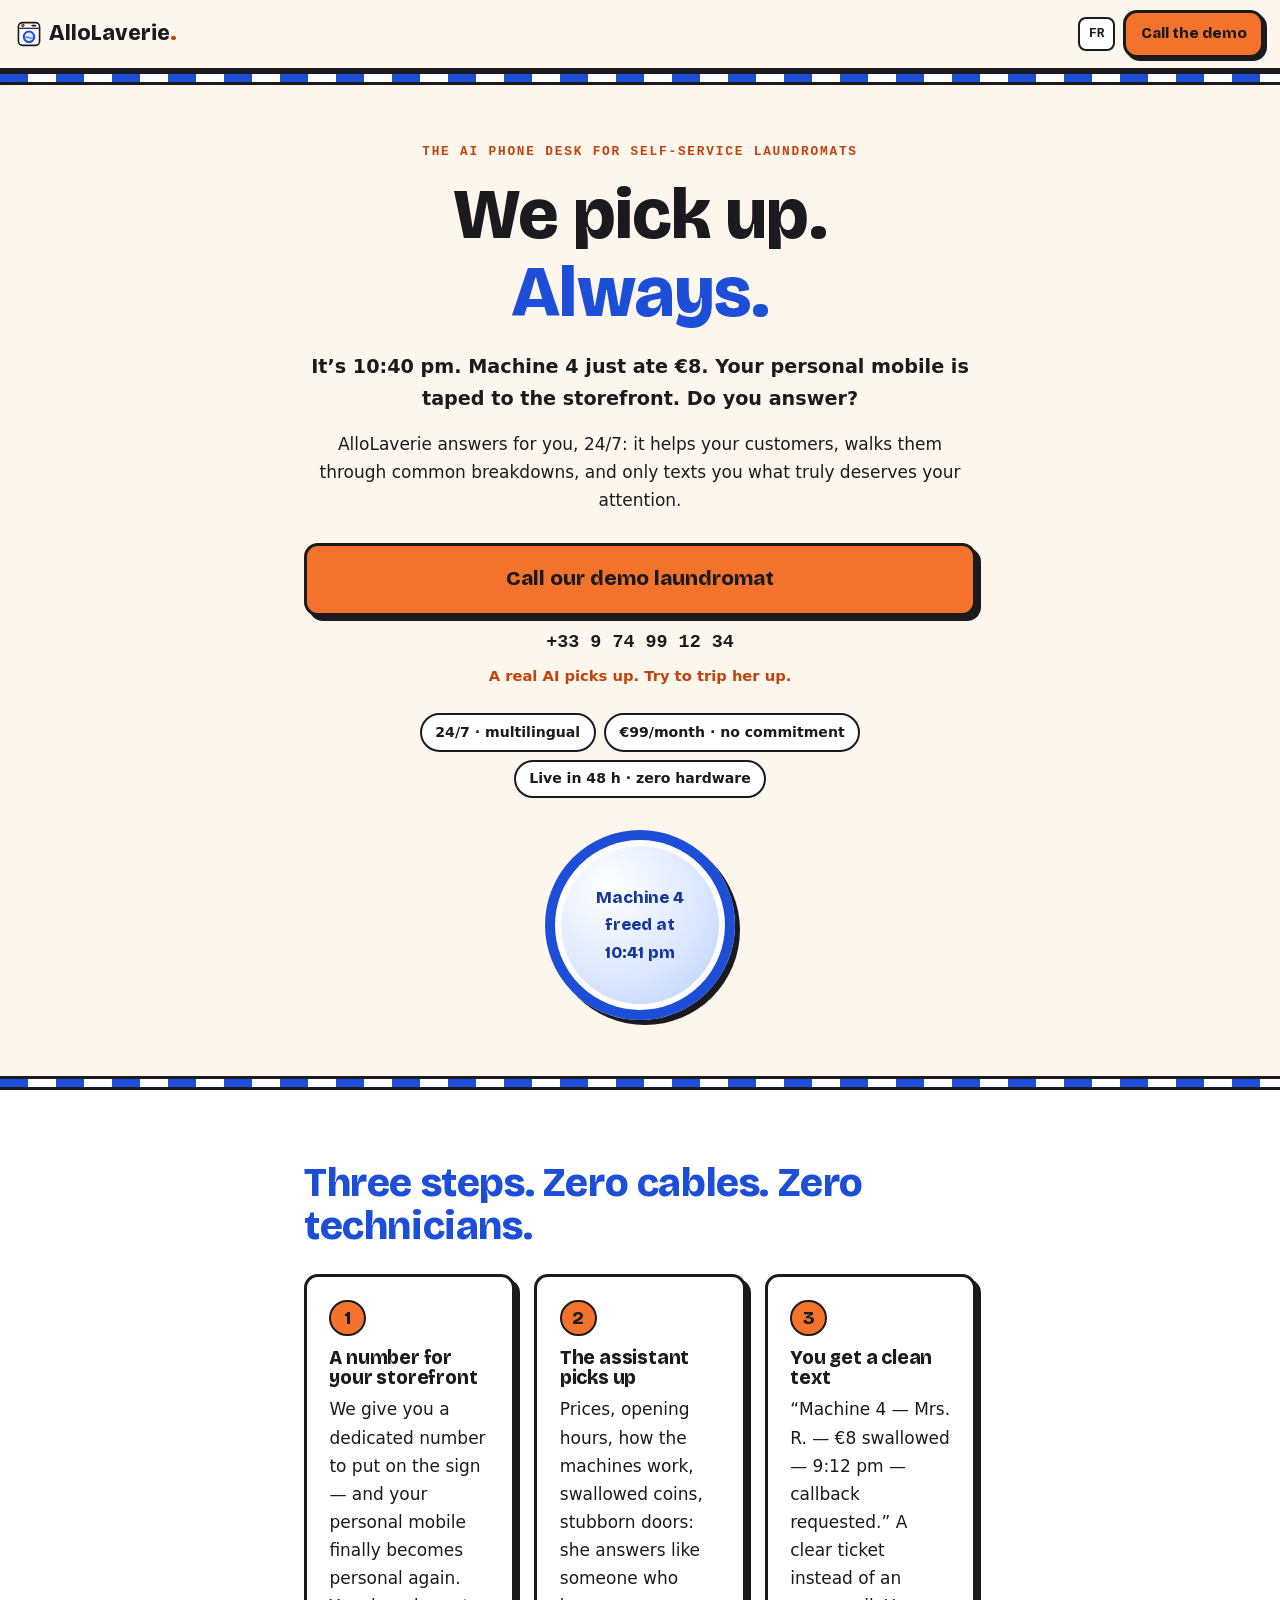
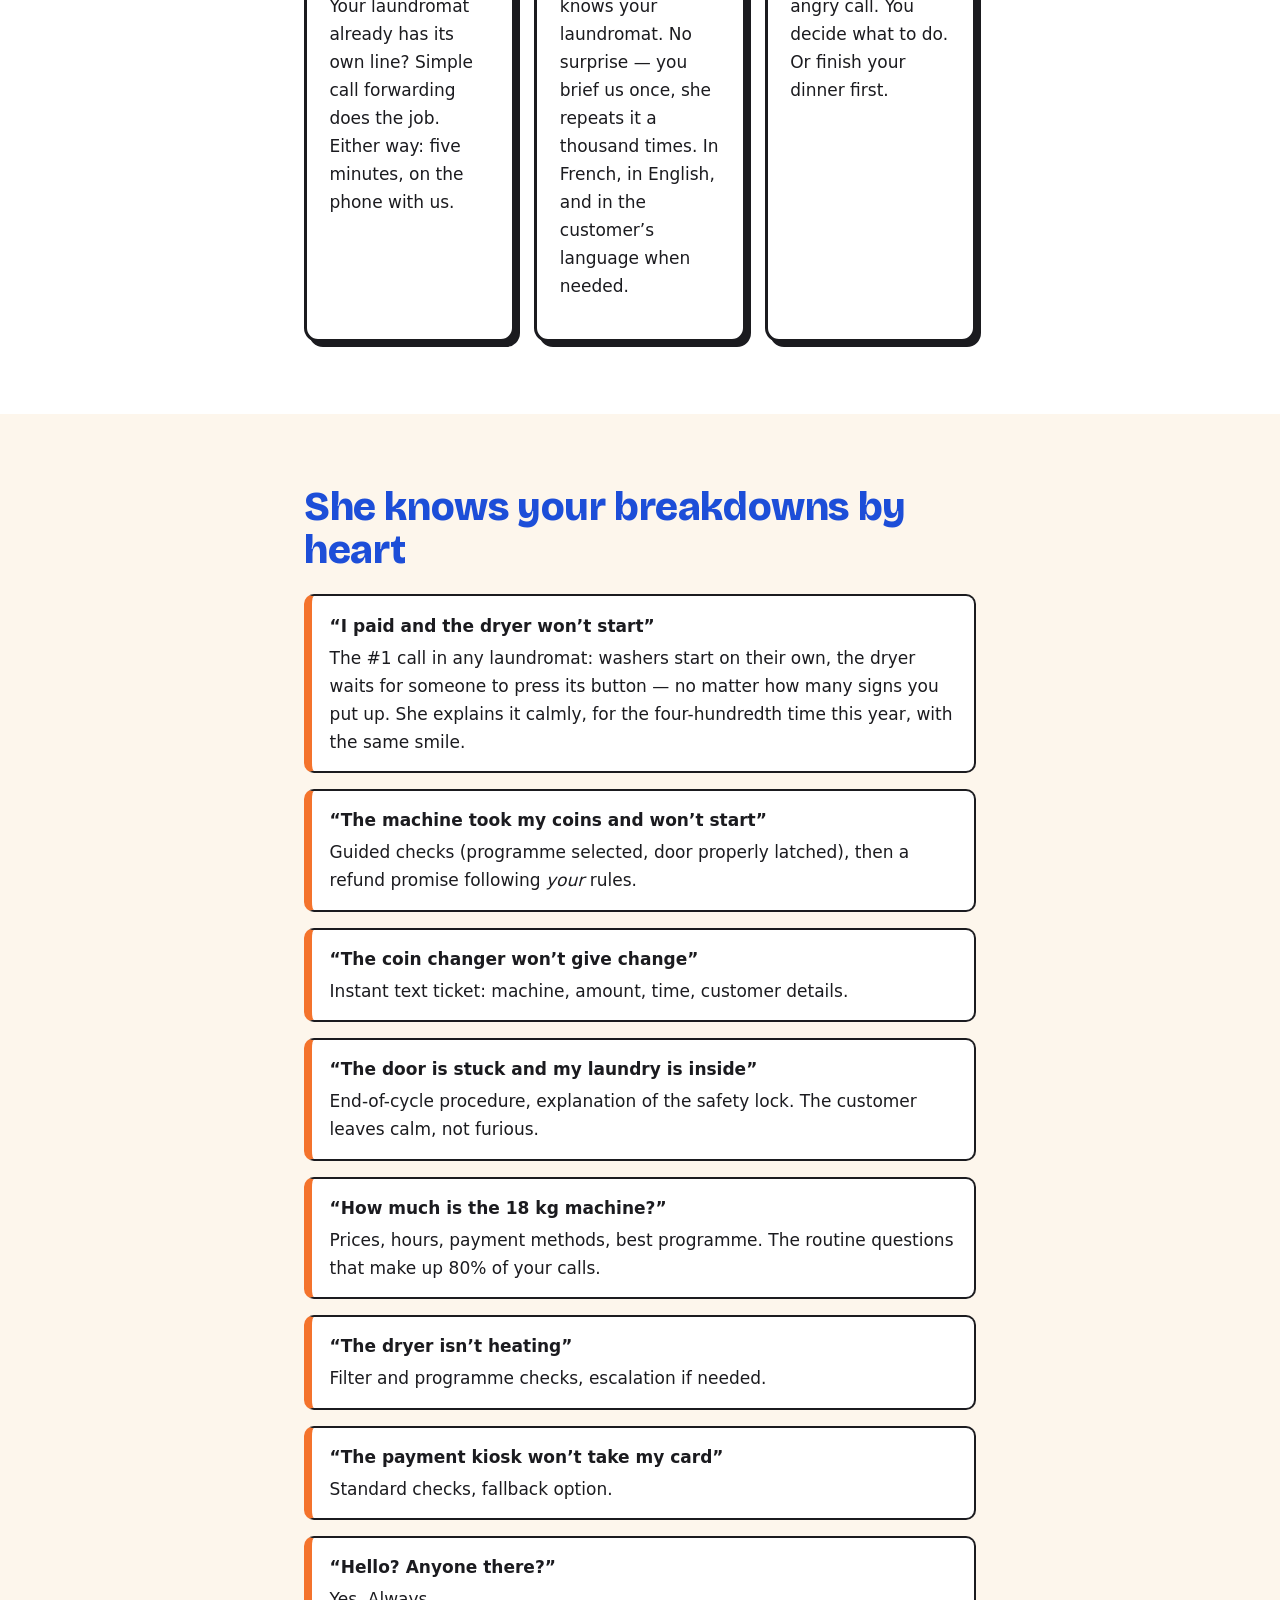
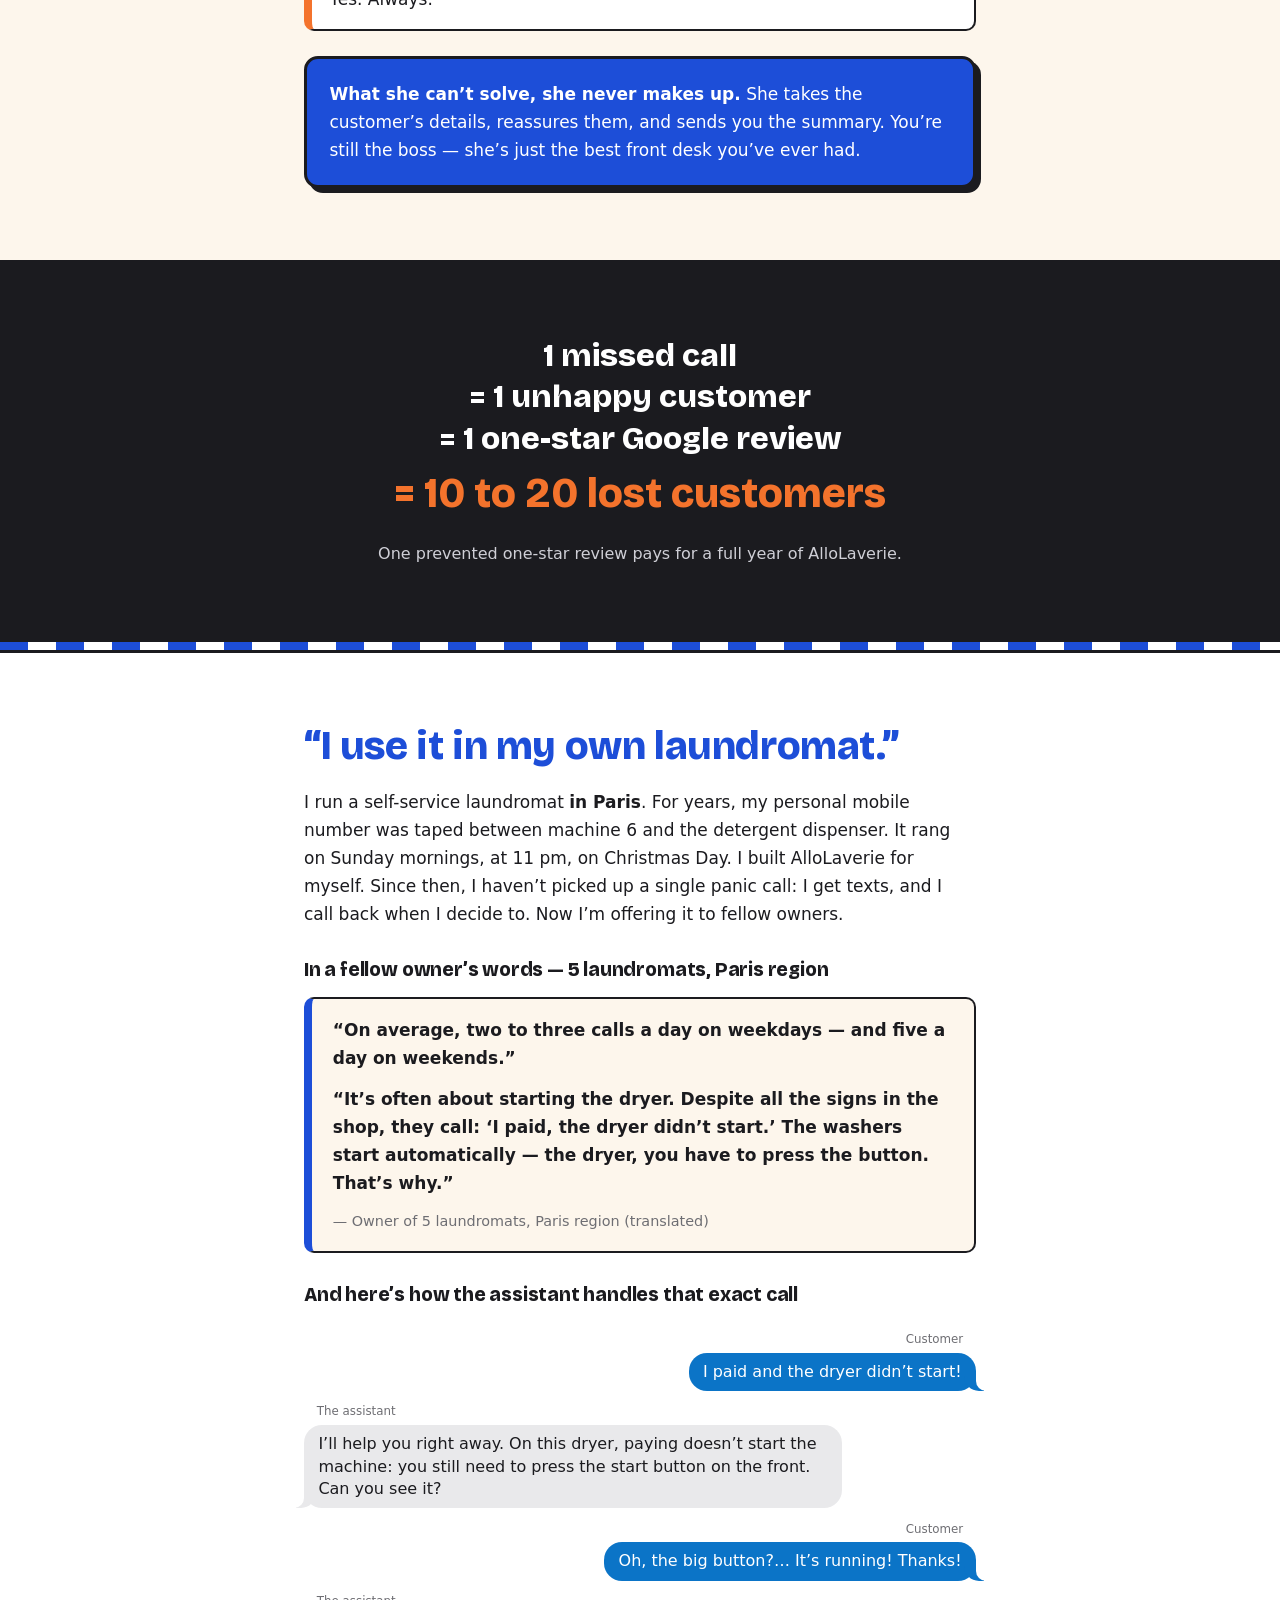
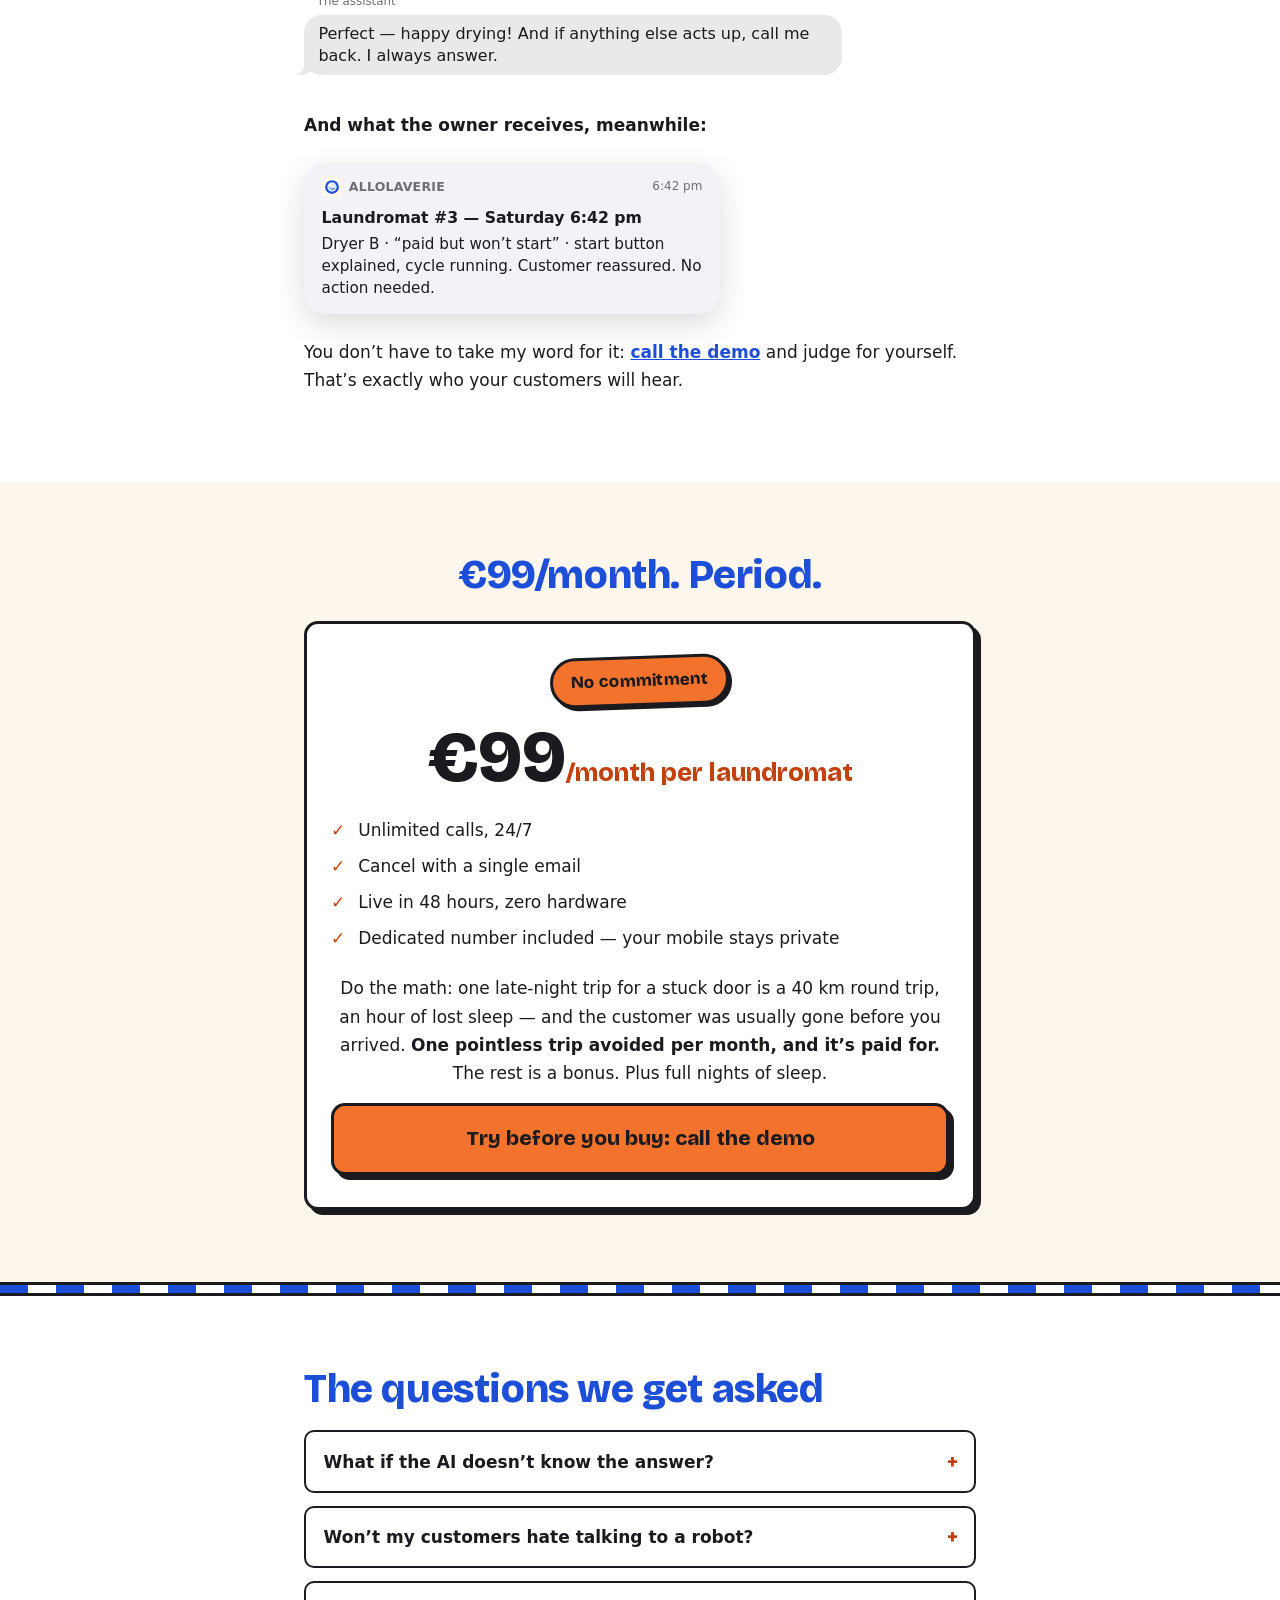
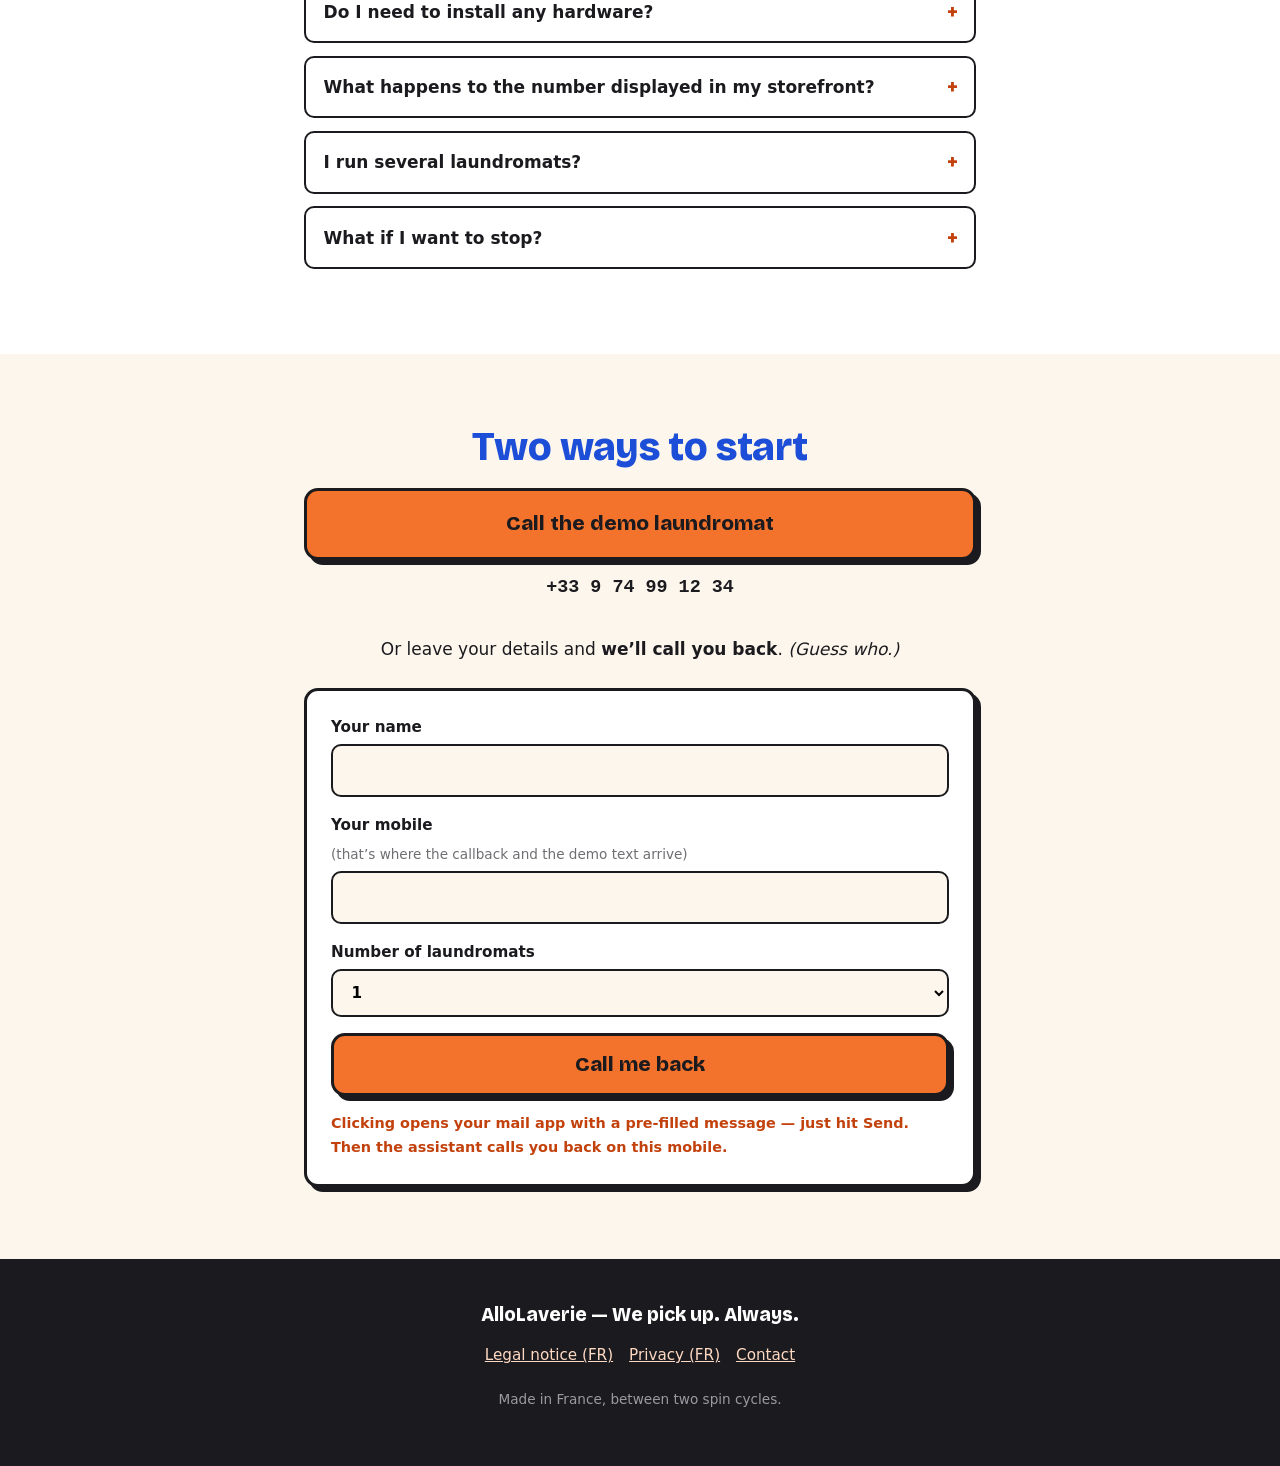
==== en/index.html @ 51d20155 "AlloLaverie — site vitrine statique (FR/EN) Standard téléphonique IA pour laveries automatiques. His" ====
<!DOCTYPE html>
<html lang="en">
<head>
  <meta charset="utf-8">
  <meta name="viewport" content="width=device-width, initial-scale=1">
  <title>AlloLaverie — AI phone answering for self-service laundromats. We pick up. Always.</title>
  <meta name="description" content="AlloLaverie is an AI phone desk for self-service laundromats in France: answers 24/7, troubleshoots common breakdowns, texts the owner a clean summary. €99/month, no commitment, live in 48 hours with zero hardware.">
  <link rel="canonical" href="https://allolaverie.fr/en/">
  <link rel="alternate" hreflang="fr" href="https://allolaverie.fr/">
  <link rel="alternate" hreflang="en" href="https://allolaverie.fr/en/">
  <link rel="alternate" hreflang="x-default" href="https://allolaverie.fr/">
  <link rel="icon" href="/assets/img/favicon.svg" type="image/svg+xml">
  <link rel="preload" href="/assets/fonts/bricolage-800-latin.woff2" as="font" type="font/woff2" crossorigin>
  <link rel="stylesheet" href="/assets/style.css">
  <meta name="theme-color" content="#fdf6ec">

  <meta property="og:type" content="website">
  <meta property="og:url" content="https://allolaverie.fr/en/">
  <meta property="og:title" content="AlloLaverie — We pick up. Always.">
  <meta property="og:description" content="The AI phone desk for self-service laundromats. Your customers get answers 24/7, you get a clean text instead of an angry call. €99/month, no commitment, zero hardware.">
  <meta property="og:image" content="https://allolaverie.fr/assets/img/og-image.png">
  <meta property="og:locale" content="en_US">
  <meta name="twitter:card" content="summary_large_image">

  <script type="application/ld+json">
  {
    "@context": "https://schema.org",
    "@graph": [
      {
        "@type": "SoftwareApplication",
        "name": "AlloLaverie",
        "applicationCategory": "BusinessApplication",
        "operatingSystem": "Phone — no hardware or software to install",
        "description": "AI phone desk for self-service laundromats: a voice assistant answers 24/7, helps customers (prices, how machines work), troubleshoots common incidents (swallowed coins, no change returned, stuck door) and texts the owner a structured summary.",
        "offers": {
          "@type": "Offer",
          "price": "99",
          "priceCurrency": "EUR",
          "description": "€99 per month per laundromat, no commitment, set up in 48 hours with a dedicated phone number or call forwarding."
        },
        "provider": { "@id": "https://allolaverie.fr/#org" },
        "inLanguage": "en"
      },
      {
        "@type": "FAQPage",
        "inLanguage": "en",
        "mainEntity": [
          {
            "@type": "Question",
            "name": "What if the AI doesn’t know the answer?",
            "acceptedAnswer": { "@type": "Answer", "text": "She never bluffs. When she reaches her limit, she takes the customer’s name, number and issue, promises a callback, and texts the owner a summary. The customer feels heard, the owner stays informed." }
          },
          {
            "@type": "Question",
            "name": "Won’t my customers hate talking to a robot?",
            "acceptedAnswer": { "@type": "Answer", "text": "What customers hate is reaching voicemail — or nothing at all. The assistant picks up on the first ring, speaks naturally and solves most cases on the spot. A callable demo lets you judge for yourself." }
          },
          {
            "@type": "Question",
            "name": "Do I need to install any hardware?",
            "acceptedAnswer": { "@type": "Answer", "text": "No. No box, no SIM card, no technician. A dedicated number to display in your storefront, or call forwarding if the laundromat has its own line — active in five minutes." }
          },
          {
            "@type": "Question",
            "name": "What happens to the number displayed in my storefront?",
            "acceptedAnswer": { "@type": "Answer", "text": "If it’s the owner’s personal mobile (the most common case), AlloLaverie provides a dedicated number to display instead, and the personal phone becomes personal again. If the laundromat has its own line, simple call forwarding does the job." }
          },
          {
            "@type": "Question",
            "name": "I run several laundromats?",
            "acceptedAnswer": { "@type": "Answer", "text": "Each site gets its own configuration (prices, machines, opening hours) and every text tells you which laundromat is calling. €99 per month per laundromat; above three, get in touch." }
          },
          {
            "@type": "Question",
            "name": "What if I want to stop?",
            "acceptedAnswer": { "@type": "Answer", "text": "No commitment: one email, the forwarding is switched off, everything goes back to the way it was. No fees, no notice period." }
          }
        ]
      }
    ]
  }
  </script>
</head>
<body>
  <a class="skip-link" href="#main-content">Skip to content</a>

  <header class="site">
    <a class="logo" href="/en/"><img src="/assets/img/picto-laverie.svg" alt="" width="26" height="26">AlloLaverie<span class="point">.</span></a>
    <div class="header-droite">
      <a class="btn-lang" href="/" hreflang="fr" lang="fr">FR</a>
      <a class="btn btn-appel-mini" href="tel:+33974991234">Call the demo</a>
    </div>
  </header>
  <div class="rayures" role="presentation"></div>

  <main id="main-content">

    <!-- ================= HERO ================= -->
    <section class="hero centre">
      <div class="contenu">
        <p class="surtitre">The AI phone desk for self-service laundromats</p>
        <h1>We pick up.<br><span class="accent">Always.</span></h1>
        <p class="douleur">It’s 10:40 pm. Machine 4 just ate €8. Your personal mobile is taped to the storefront. Do you answer?</p>
        <p class="pitch">AlloLaverie answers for you, 24/7: it helps your customers, walks them through common breakdowns, and only texts you what truly deserves your attention.</p>

        <a class="btn btn-appel" href="tel:+33974991234">Call our demo laundromat</a>
        <p class="numero-demo">+33 9 74 99 12 34</p>
        <p class="numero-note">A real AI picks up. Try to trip her up.</p>

        <ul class="badges">
          <li>24/7 · multilingual</li>
          <li>€99/month · no commitment</li>
          <li>Live in 48 h · zero hardware</li>
        </ul>

        <div class="hublot" aria-hidden="true">
          <span>Machine 4<br>freed at<br>10:41 pm</span>
        </div>
      </div>
    </section>

    <div class="rayures" role="presentation"></div>

    <!-- ================= HOW IT WORKS ================= -->
    <section class="fond-blanc" id="how-it-works">
      <div class="contenu">
        <h2>Three steps. Zero cables. Zero technicians.</h2>
        <div class="etapes">
          <article class="etape">
            <span class="num" aria-hidden="true">1</span>
            <h3>A number for your storefront</h3>
            <p>We give you a dedicated number to put on the sign — and your personal mobile finally becomes personal again. Your laundromat already has its own line? Simple call forwarding does the job. Either way: five minutes, on the phone with us.</p>
          </article>
          <article class="etape">
            <span class="num" aria-hidden="true">2</span>
            <h3>The assistant picks up</h3>
            <p>Prices, opening hours, how the machines work, swallowed coins, stubborn doors: she answers like someone who knows your laundromat. No surprise — you brief us once, she repeats it a thousand times. In French, in English, and in the customer’s language when needed.</p>
          </article>
          <article class="etape">
            <span class="num" aria-hidden="true">3</span>
            <h3>You get a clean text</h3>
            <p>“Machine 4 — Mrs. R. — €8 swallowed — 9:12 pm — callback requested.” A clear ticket instead of an angry call. You decide what to do. Or finish your dinner first.</p>
          </article>
        </div>
      </div>
    </section>

    <!-- ================= INCIDENTS ================= -->
    <section id="incidents">
      <div class="contenu">
        <h2>She knows your breakdowns by heart</h2>
        <ul class="incidents">
          <li>
            <span class="citation">“I paid and the dryer won’t start”</span>
            The #1 call in any laundromat: washers start on their own, the dryer waits for someone to press its button — no matter how many signs you put up. She explains it calmly, for the four-hundredth time this year, with the same smile.
          </li>
          <li>
            <span class="citation">“The machine took my coins and won’t start”</span>
            Guided checks (programme selected, door properly latched), then a refund promise following <em>your</em> rules.
          </li>
          <li>
            <span class="citation">“The coin changer won’t give change”</span>
            Instant text ticket: machine, amount, time, customer details.
          </li>
          <li>
            <span class="citation">“The door is stuck and my laundry is inside”</span>
            End-of-cycle procedure, explanation of the safety lock. The customer leaves calm, not furious.
          </li>
          <li>
            <span class="citation">“How much is the 18 kg machine?”</span>
            Prices, hours, payment methods, best programme. The routine questions that make up 80% of your calls.
          </li>
          <li>
            <span class="citation">“The dryer isn’t heating”</span>
            Filter and programme checks, escalation if needed.
          </li>
          <li>
            <span class="citation">“The payment kiosk won’t take my card”</span>
            Standard checks, fallback option.
          </li>
          <li>
            <span class="citation">“Hello? Anyone there?”</span>
            Yes. Always.
          </li>
        </ul>
        <div class="encadre">
          <p><strong>What she can’t solve, she never makes up.</strong> She takes the customer’s details, reassures them, and sends you the summary. You’re still the boss — she’s just the best front desk you’ve ever had.</p>
        </div>
      </div>
    </section>

    <!-- ================= THE MATH ================= -->
    <section class="arithmetique" aria-label="The real cost of a missed call">
      <div class="contenu centre">
        <p class="ligne">1 missed call</p>
        <p class="ligne">= 1 unhappy customer</p>
        <p class="ligne">= 1 one-star Google review</p>
        <p class="ligne finale">= 10 to 20 lost customers</p>
        <p class="morale">One prevented one-star review pays for a full year of AlloLaverie.</p>
      </div>
    </section>

    <div class="rayures" role="presentation"></div>

    <!-- ================= PROOF ================= -->
    <section class="fond-blanc" id="proof">
      <div class="contenu">
        <h2>“I use it in my own laundromat.”</h2>

        <p>I run a self-service laundromat <strong>in Paris</strong>. For years, my personal mobile number was taped between machine 6 and the detergent dispenser. It rang on Sunday mornings, at 11 pm, on Christmas Day. I built AlloLaverie for myself. Since then, I haven’t picked up a single panic call: I get texts, and I call back when I decide to. Now I’m offering it to fellow owners.</p>

        <h3 style="margin-top:2rem;">In a fellow owner’s words — 5 laundromats, Paris region</h3>
        <blockquote class="temoignage">
          <p>“On average, two to three calls a day on weekdays — and five a day on weekends.”</p>
          <p>“It’s often about starting the dryer. Despite all the signs in the shop, they call: ‘I paid, the dryer didn’t start.’ The washers start automatically — the dryer, you have to press the button. That’s why.”</p>
          <footer>— Owner of 5 laundromats, Paris region (translated)</footer>
        </blockquote>

        <h3 style="margin-top:2rem;">And here’s how the assistant handles that exact call</h3>
        <div class="transcript">
          <div class="msg client">
            <span class="qui">Customer</span>
            <p class="bulle">I paid and the dryer didn’t start!</p>
          </div>
          <div class="msg ia">
            <span class="qui">The assistant</span>
            <p class="bulle">I’ll help you right away. On this dryer, paying doesn’t start the machine: you still need to press the start button on the front. Can you see it?</p>
          </div>
          <div class="msg client">
            <span class="qui">Customer</span>
            <p class="bulle">Oh, the big button?… It’s running! Thanks!</p>
          </div>
          <div class="msg ia">
            <span class="qui">The assistant</span>
            <p class="bulle">Perfect — happy drying! And if anything else acts up, call me back. I always answer.</p>
          </div>
        </div>

        <p><strong>And what the owner receives, meanwhile:</strong></p>
        <div class="notif-ios">
          <div class="notif-entete">
            <img class="notif-icone" src="/assets/img/favicon.svg" alt="" width="20" height="20">
            <span class="notif-app">AlloLaverie</span>
            <span class="notif-heure">6:42 pm</span>
          </div>
          <p class="notif-titre">Laundromat #3 — Saturday 6:42 pm</p>
          <p class="notif-corps">Dryer B · “paid but won’t start” · start button explained, cycle running. Customer reassured. No action needed.</p>
        </div>

        <p>You don’t have to take my word for it: <a href="tel:+33974991234"><strong>call the demo</strong></a> and judge for yourself. That’s exactly who your customers will hear.</p>
      </div>
    </section>

    <!-- ================= PRICING ================= -->
    <section id="pricing">
      <div class="contenu centre">
        <h2>€99/month. Period.</h2>
        <div class="carte-tarif">
          <p class="pastille">No commitment</p>
          <p class="prix">€99<small>/month per laundromat</small></p>
          <ul class="inclus">
            <li>Unlimited calls, 24/7</li>
            <li>Cancel with a single email</li>
            <li>Live in 48 hours, zero hardware</li>
            <li>Dedicated number included — your mobile stays private</li>
          </ul>
          <p>Do the math: one late-night trip for a stuck door is a 40 km round trip, an hour of lost sleep — and the customer was usually gone before you arrived. <strong>One pointless trip avoided per month, and it’s paid for.</strong> The rest is a bonus. Plus full nights of sleep.</p>
          <a class="btn btn-appel" href="tel:+33974991234">Try before you buy: call the demo</a>
        </div>
      </div>
    </section>

    <div class="rayures" role="presentation"></div>

    <!-- ================= FAQ ================= -->
    <section class="fond-blanc faq" id="faq">
      <div class="contenu">
        <h2>The questions we get asked</h2>

        <details>
          <summary>What if the AI doesn’t know the answer?</summary>
          <p>She never bluffs. When she reaches her limit, she takes the name, the number and the issue, promises a callback, and texts you the summary. The customer feels heard, you stay informed, nobody rants into the void.</p>
        </details>

        <details>
          <summary>Won’t my customers hate talking to a robot?</summary>
          <p>What your customers hate is reaching voicemail. Or nothing at all. The assistant picks up on the first ring, speaks naturally, and solves most cases on the spot. Don’t take our word for it: the demo is one call away.</p>
        </details>

        <details>
          <summary>Do I need to install any hardware?</summary>
          <p>No. Nothing. No box, no SIM card, no technician who “will come by between 8 am and 6 pm”. A dedicated number to display — or call forwarding if you already have a line — active in five minutes, and we do it with you.</p>
        </details>

        <details>
          <summary>What happens to the number displayed in my storefront?</summary>
          <p>If it’s your personal mobile — the case for most owners — we give you a dedicated number to display instead, and your phone finally becomes private again. If the laundromat has its own line, you forward it to us and nothing changes. Either way, the hardest part of the setup is changing the sign.</p>
        </details>

        <details>
          <summary>I run several laundromats?</summary>
          <p>Each site gets its own configuration — its prices, its machines, its hours — and every text tells you which laundromat is calling. Count €99/month per laundromat; above three, call us, let’s talk.</p>
        </details>

        <details>
          <summary>What if I want to stop?</summary>
          <p>One email, the forwarding is switched off, everything goes back to the way it was. No fees, no notice period, no retention call with hold music.</p>
        </details>
      </div>
    </section>

    <!-- ================= FINAL CTA ================= -->
    <section id="contact">
      <div class="contenu centre">
        <h2>Two ways to start</h2>

        <a class="btn btn-appel" href="tel:+33974991234">Call the demo laundromat</a>
        <p class="numero-demo">+33 9 74 99 12 34</p>

        <p style="margin-top:2rem;">Or leave your details and <strong>we’ll call you back</strong>. <em>(Guess who.)</em></p>

        <form class="rappel" action="mailto:aravinthan.krishnakumar@gmail.com" method="POST" enctype="text/plain"
              data-subject="AlloLaverie — test request (EN)"
              data-labels="Name|Mobile|Number of laundromats"
              data-confirm="Your mail app just opened with a pre-filled message — hit Send and you’re done.">
          <label>Your name
            <input type="text" name="nom" required autocomplete="name">
          </label>
          <label>Your mobile <span class="aide">(that’s where the callback and the demo text arrive)</span>
            <input type="tel" name="portable" required autocomplete="tel" inputmode="tel">
          </label>
          <label>Number of laundromats
            <select name="laveries" required>
              <option value="1">1</option>
              <option value="2-5">2 to 5</option>
              <option value="5+">More than 5</option>
            </select>
          </label>
          <button class="btn btn-appel" type="submit">Call me back</button>
          <p class="note-form">Clicking opens your mail app with a pre-filled message — just hit Send. Then the assistant calls you back on this mobile.</p>
        </form>
      </div>
    </section>
  </main>

  <!-- Sticky call bar (mobile) -->
  <div class="barre-appel">
    <a class="btn btn-appel" href="tel:+33974991234">☎&nbsp;&nbsp;Call the demo — +33 9 74 99 12 34</a>
  </div>

  <footer class="site">
    <p class="signature">AlloLaverie — We pick up. Always.</p>
    <nav>
      <a href="/mentions-legales/">Legal notice (FR)</a>
      <a href="/confidentialite/">Privacy (FR)</a>
      <a href="mailto:aravinthan.krishnakumar@gmail.com">Contact</a>
    </nav>
    <p class="clin-oeil">Made in France, between two spin cycles.</p>
  </footer>

  <script src="/assets/main.js" defer></script>
</body>
</html>
---- assets/style.css ----
/* ============================================================
   AlloLaverie — piste A « rétro-laverie moderne »
   Palette : bleu de travail / crème / orange 70s / encre
   ============================================================ */

@font-face {
  font-family: "Bricolage Grotesque";
  font-style: normal;
  font-weight: 800;
  font-display: swap;
  src: url("/assets/fonts/bricolage-800-latin.woff2") format("woff2");
}

:root {
  --bleu: #1d4ed8;
  --bleu-fonce: #16389c;
  --creme: #fdf6ec;
  --orange: #f4732c;
  --orange-fonce: #c2410c;
  --encre: #1b1b1f;
  --blanc: #ffffff;
  --display: "Bricolage Grotesque", "Arial Black", system-ui, sans-serif;
  --texte: system-ui, -apple-system, "Segoe UI", Roboto, sans-serif;
  --mono: ui-monospace, "SF Mono", "Cascadia Mono", Menlo, monospace;
  --ombre: 5px 5px 0 var(--encre);
  --bord: 3px solid var(--encre);
  --rayon: 14px;
}

* { box-sizing: border-box; margin: 0; padding: 0; }

html { scroll-behavior: smooth; }

body {
  font-family: var(--texte);
  font-size: 1.0625rem; /* 17px — cible 50+ */
  line-height: 1.65;
  color: var(--encre);
  background: var(--creme);
  -webkit-font-smoothing: antialiased;
}

img { max-width: 100%; height: auto; display: block; }

a { color: var(--bleu); }
a:hover { color: var(--bleu-fonce); }

h1, h2, h3 {
  font-family: var(--display);
  font-weight: 800;
  line-height: 1.08;
  letter-spacing: -0.01em;
}

h1 { font-size: clamp(2.5rem, 9vw, 4.5rem); color: var(--encre); }
h2 { font-size: clamp(1.7rem, 6vw, 2.5rem); color: var(--bleu); margin-bottom: 1.2rem; }
h3 { font-size: 1.2rem; margin-bottom: 0.4rem; }

p { margin-bottom: 1rem; }

/* ---------- Rayures « auvent de devanture » ---------- */
.rayures {
  height: 14px;
  background: repeating-linear-gradient(
    90deg,
    var(--bleu) 0 28px,
    var(--blanc) 28px 56px
  );
  border-top: var(--bord);
  border-bottom: var(--bord);
}

/* ---------- Header ---------- */
header.site {
  position: sticky;
  top: 0;
  z-index: 50;
  display: flex;
  align-items: center;
  justify-content: space-between;
  gap: 0.75rem;
  padding: 0.6rem 1rem;
  background: var(--creme);
  border-bottom: var(--bord);
}

.logo {
  display: inline-flex;
  align-items: center;
  font-family: var(--display);
  font-weight: 800;
  font-size: 1.35rem;
  color: var(--encre);
  text-decoration: none;
}
.logo img { width: 26px; height: 26px; margin-right: 0.45rem; }

.header-droite { display: flex; align-items: center; gap: 0.5rem; }

.btn-lang {
  font-family: var(--mono);
  font-weight: 700;
  font-size: 0.8rem;
  color: var(--encre);
  background: var(--blanc);
  border: 2px solid var(--encre);
  border-radius: 8px;
  padding: 0.3rem 0.55rem;
  text-decoration: none;
}
.logo .point { color: var(--orange-fonce); }

/* ---------- Boutons ---------- */
.btn {
  display: inline-block;
  font-family: var(--display);
  font-weight: 800;
  text-align: center;
  text-decoration: none;
  cursor: pointer;
  border: var(--bord);
  border-radius: var(--rayon);
  transition: transform 0.08s ease, box-shadow 0.08s ease;
}
.btn:hover { color: var(--encre); }
.btn:active { transform: translate(3px, 3px); box-shadow: 2px 2px 0 var(--encre); }

.btn-appel {
  background: var(--orange);
  color: var(--encre);
  font-size: 1.3rem;
  padding: 1rem 1.6rem;
  box-shadow: var(--ombre);
  width: 100%;
}

.btn-appel-mini {
  background: var(--orange);
  color: var(--encre);
  font-size: 0.95rem;
  padding: 0.55rem 0.9rem;
  box-shadow: 3px 3px 0 var(--encre);
  white-space: nowrap;
}

.btn-secondaire {
  background: var(--blanc);
  color: var(--encre);
  font-size: 1.05rem;
  padding: 0.85rem 1.4rem;
  box-shadow: var(--ombre);
}

/* ---------- Sections ---------- */
section, .section {
  padding: 3.2rem 1.25rem;
}

.contenu {
  max-width: 42rem;
  margin: 0 auto;
}

.centre { text-align: center; }

/* ---------- Hero ---------- */
.hero { padding-top: 3.5rem; padding-bottom: 3.5rem; }

.surtitre {
  font-family: var(--mono);
  font-size: 0.8rem;
  font-weight: 700;
  letter-spacing: 0.14em;
  text-transform: uppercase;
  color: var(--orange-fonce);
  margin-bottom: 0.9rem;
}

.hero h1 { margin-bottom: 1.2rem; }
.hero h1 .accent { color: var(--bleu); }

.douleur {
  font-size: 1.2rem;
  font-weight: 600;
  margin-bottom: 1rem;
}

.hero .pitch { margin-bottom: 1.8rem; }

.numero-demo {
  font-family: var(--mono);
  font-size: 1.15rem;
  font-weight: 700;
  margin-top: 0.8rem;
  margin-bottom: 0.3rem;
}

.numero-note {
  font-size: 0.92rem;
  color: var(--orange-fonce);
  font-weight: 600;
}

/* Hublot décoratif */
.hublot {
  width: 190px;
  height: 190px;
  margin: 2rem auto 0;
  border-radius: 50%;
  border: 10px solid var(--bleu);
  background: radial-gradient(circle at 32% 28%, #ffffff 0%, #dbe6ff 55%, #b9cdfb 100%);
  box-shadow: var(--ombre), inset 0 0 0 6px var(--blanc);
  display: flex;
  align-items: center;
  justify-content: center;
  text-align: center;
  padding: 1rem;
}
.hublot span {
  font-family: var(--display);
  font-weight: 800;
  font-size: 1.05rem;
  color: var(--bleu-fonce);
}

/* Badges de réassurance */
.badges {
  display: flex;
  flex-wrap: wrap;
  gap: 0.5rem;
  justify-content: center;
  margin-top: 1.6rem;
  list-style: none;
}
.badges li {
  background: var(--blanc);
  border: 2px solid var(--encre);
  border-radius: 999px;
  padding: 0.35rem 0.85rem;
  font-size: 0.88rem;
  font-weight: 600;
}

/* Pastille prix façon macaron 70s */
.pastille {
  display: inline-block;
  background: var(--orange);
  border: var(--bord);
  border-radius: 999px;
  box-shadow: 3px 3px 0 var(--encre);
  padding: 0.5rem 1.1rem;
  font-family: var(--display);
  font-weight: 800;
  font-size: 1.05rem;
  transform: rotate(-2deg);
}

/* ---------- Cartes étapes ---------- */
.etapes { display: grid; gap: 1.2rem; margin-top: 1.6rem; }

.etape {
  background: var(--blanc);
  border: var(--bord);
  border-radius: var(--rayon);
  box-shadow: var(--ombre);
  padding: 1.4rem;
}

.etape .num {
  display: inline-flex;
  align-items: center;
  justify-content: center;
  width: 2.3rem;
  height: 2.3rem;
  border-radius: 50%;
  background: var(--orange);
  border: 2px solid var(--encre);
  font-family: var(--display);
  font-weight: 800;
  font-size: 1.15rem;
  margin-bottom: 0.7rem;
}

/* ---------- Incidents ---------- */
.incidents { list-style: none; display: grid; gap: 1rem; margin-top: 1.4rem; }

.incidents li {
  background: var(--blanc);
  border: 2px solid var(--encre);
  border-left: 8px solid var(--orange);
  border-radius: 10px;
  padding: 0.95rem 1.1rem;
}
.incidents .citation {
  display: block;
  font-weight: 700;
  margin-bottom: 0.25rem;
}

.encadre {
  margin-top: 1.6rem;
  background: var(--bleu);
  color: var(--blanc);
  border: var(--bord);
  border-radius: var(--rayon);
  box-shadow: var(--ombre);
  padding: 1.3rem 1.4rem;
}
.encadre strong { color: var(--blanc); }
.encadre p { margin: 0; }

/* ---------- Preuve : témoignage exploitant ---------- */
.temoignage {
  background: var(--creme);
  border: 2px solid var(--encre);
  border-left: 8px solid var(--bleu);
  border-radius: 10px;
  padding: 1.1rem 1.3rem;
  margin: 1rem 0 1.6rem;
}
.temoignage p {
  font-weight: 600;
  margin-bottom: 0.8rem;
}
.temoignage footer {
  font-size: 0.9rem;
  color: #6e6e73;
}

/* ---------- Preuve : transcript façon iMessage ---------- */
.transcript {
  display: flex;
  flex-direction: column;
  margin: 1.5rem 0;
}

.msg {
  display: flex;
  flex-direction: column;
  max-width: 80%;
  margin-bottom: 0.7rem;
}
.msg.client { align-self: flex-end; align-items: flex-end; }
.msg.ia { align-self: flex-start; align-items: flex-start; }

.msg .qui {
  font-size: 0.74rem;
  color: #6e6e73;
  margin: 0 0.8rem 0.2rem;
}

.bulle {
  position: relative;
  padding: 0.5rem 0.9rem;
  border-radius: 18px;
  font-size: 1rem;
  line-height: 1.4;
  margin: 0;
}
.msg.client .bulle { background: #0b74c7; color: #fff; }
.msg.ia .bulle { background: #e9e9eb; color: #1b1b1f; }

/* Queues des bulles (technique du double pseudo-élément) */
.msg .bulle::before {
  content: "";
  position: absolute;
  bottom: 0;
  width: 20px;
  height: 20px;
  z-index: 0;
}
.msg .bulle::after {
  content: "";
  position: absolute;
  bottom: 0;
  width: 10px;
  height: 20px;
  background: var(--blanc);
  z-index: 1;
}
.msg.client .bulle::before { right: -8px; background: #0b74c7; border-bottom-left-radius: 15px; }
.msg.client .bulle::after { right: -10px; border-bottom-left-radius: 10px; }
.msg.ia .bulle::before { left: -8px; background: #e9e9eb; border-bottom-right-radius: 15px; }
.msg.ia .bulle::after { left: -10px; border-bottom-right-radius: 10px; }

/* ---------- Preuve : SMS gérant façon notification iOS ---------- */
.notif-ios {
  background: #f2f2f7;
  border-radius: 22px;
  padding: 0.9rem 1.1rem;
  margin: 1.5rem 0;
  box-shadow: 0 10px 30px rgba(0, 0, 0, 0.14);
  max-width: 26rem;
}
.notif-entete {
  display: flex;
  align-items: center;
  gap: 0.45rem;
  margin-bottom: 0.45rem;
}
.notif-icone { border-radius: 5px; }
.notif-app {
  flex: 1;
  font-size: 0.78rem;
  font-weight: 600;
  color: #6e6e73;
  text-transform: uppercase;
  letter-spacing: 0.02em;
}
.notif-heure { font-size: 0.75rem; color: #6e6e73; }
.notif-titre { font-weight: 700; font-size: 0.98rem; margin: 0 0 0.15rem; }
.notif-corps { font-size: 0.95rem; line-height: 1.45; margin: 0; color: #1b1b1f; }

.photo-placeholder {
  background: repeating-linear-gradient(45deg, #dbe6ff 0 14px, var(--blanc) 14px 28px);
  border: var(--bord);
  border-radius: var(--rayon);
  min-height: 200px;
  display: flex;
  align-items: center;
  justify-content: center;
  font-weight: 700;
  color: var(--bleu-fonce);
  margin-bottom: 1.4rem;
  text-align: center;
  padding: 1rem;
}

/* ---------- Tarif ---------- */
.carte-tarif {
  background: var(--blanc);
  border: var(--bord);
  border-radius: var(--rayon);
  box-shadow: var(--ombre);
  padding: 2rem 1.5rem;
  text-align: center;
  margin-top: 1.5rem;
}
.prix {
  font-family: var(--display);
  font-weight: 800;
  font-size: clamp(3rem, 12vw, 4.5rem);
  color: var(--encre);
  line-height: 1;
}
.prix small {
  font-size: 0.35em;
  color: var(--orange-fonce);
}
.inclus { list-style: none; margin: 1.4rem 0; display: grid; gap: 0.5rem; text-align: left; }
.inclus li { padding-left: 1.7rem; position: relative; }
.inclus li::before {
  content: "✓";
  position: absolute;
  left: 0;
  font-weight: 800;
  color: var(--orange-fonce);
}

/* ---------- FAQ ---------- */
.faq details {
  background: var(--blanc);
  border: 2px solid var(--encre);
  border-radius: 10px;
  margin-bottom: 0.8rem;
  overflow: hidden;
}
.faq summary {
  cursor: pointer;
  font-weight: 700;
  padding: 0.95rem 1.1rem;
  list-style: none;
  position: relative;
  padding-right: 2.6rem;
  min-height: 48px;
}
.faq summary::-webkit-details-marker { display: none; }
.faq summary::after {
  content: "+";
  position: absolute;
  right: 1rem;
  top: 50%;
  transform: translateY(-50%);
  font-family: var(--display);
  font-weight: 800;
  font-size: 1.4rem;
  color: var(--orange-fonce);
}
.faq details[open] summary::after { content: "−"; }
.faq details p { padding: 0 1.1rem 1rem; margin: 0; }

/* ---------- Formulaire ---------- */
form.rappel {
  background: var(--blanc);
  border: var(--bord);
  border-radius: var(--rayon);
  box-shadow: var(--ombre);
  padding: 1.5rem;
  display: grid;
  gap: 1rem;
  margin-top: 1.5rem;
  text-align: left;
}
form.rappel label {
  font-weight: 700;
  font-size: 0.95rem;
  display: grid;
  gap: 0.3rem;
}
form.rappel input,
form.rappel select {
  font: inherit;
  padding: 0.75rem 0.9rem;
  border: 2px solid var(--encre);
  border-radius: 10px;
  background: var(--creme);
  min-height: 48px;
  width: 100%;
}
form.rappel input:focus-visible,
form.rappel select:focus-visible,
a:focus-visible, .btn:focus-visible, summary:focus-visible {
  outline: 3px solid var(--bleu);
  outline-offset: 2px;
}
.note-form { font-size: 0.9rem; color: var(--orange-fonce); font-weight: 600; margin: 0; }
.aide { font-weight: 400; font-size: 0.85rem; color: #6e6e73; }
.champ-cache { position: absolute; left: -9999px; }

/* ---------- Barre d'appel collante (mobile) ---------- */
.barre-appel {
  position: fixed;
  bottom: 0;
  left: 0;
  right: 0;
  z-index: 60;
  padding: 0.6rem 0.9rem calc(0.6rem + env(safe-area-inset-bottom));
  background: var(--creme);
  border-top: var(--bord);
  transform: translateY(110%);
  transition: transform 0.25s ease;
}
.barre-appel.visible { transform: translateY(0); }
.barre-appel .btn-appel { font-size: 1.1rem; padding: 0.8rem 1rem; box-shadow: none; }

@media (min-width: 760px) {
  .barre-appel { display: none; }
  .etapes { grid-template-columns: repeat(3, 1fr); }
  section, .section { padding: 4.5rem 1.5rem; }
}

/* ---------- Bandeau arithmétique ---------- */
.arithmetique {
  background: var(--encre);
  color: var(--blanc);
  border-top: var(--bord);
}
.arithmetique .ligne {
  font-family: var(--display);
  font-weight: 800;
  font-size: clamp(1.3rem, 5.5vw, 2rem);
  line-height: 1.3;
  margin: 0;
}
.arithmetique .finale {
  color: var(--orange);
  font-size: clamp(1.6rem, 7vw, 2.6rem);
  margin-top: 0.4rem;
}
.arithmetique .morale {
  margin: 1.3rem 0 0;
  color: #cfcfd6;
  font-size: 1rem;
}

/* ---------- Sections alternées ---------- */
.fond-blanc { background: var(--blanc); }
.fond-bleu { background: var(--bleu); color: var(--blanc); }
.fond-bleu h2 { color: var(--blanc); }
.fond-bleu a { color: #ffd9c2; }

/* ---------- Footer ---------- */
footer.site {
  background: var(--encre);
  color: #e8e8e8;
  padding: 2.5rem 1.25rem calc(2.5rem + 70px); /* espace pour la barre collante */
  text-align: center;
  font-size: 0.95rem;
}
footer.site a { color: #ffd9c2; }
footer.site .signature {
  font-family: var(--display);
  font-weight: 800;
  font-size: 1.2rem;
  margin-bottom: 0.8rem;
  color: var(--blanc);
}
footer.site .clin-oeil {
  margin-top: 1.2rem;
  font-size: 0.85rem;
  color: #9a9aa2;
}
footer.site nav { display: flex; flex-wrap: wrap; gap: 1rem; justify-content: center; margin-bottom: 0.8rem; }

@media (min-width: 760px) {
  footer.site { padding-bottom: 2.5rem; }
}

/* ---------- Pages articles (SEO) ---------- */
.article h1 { font-size: clamp(1.9rem, 7vw, 3rem); margin-bottom: 1.2rem; }
.article h2 { font-size: clamp(1.35rem, 5vw, 1.8rem); margin-top: 2.2rem; }
.article ul, .article ol { margin: 0 0 1rem 1.4rem; }
.article li { margin-bottom: 0.4rem; }
.reponse-directe {
  background: var(--blanc);
  border: var(--bord);
  border-left: 8px solid var(--orange);
  border-radius: 10px;
  padding: 1.1rem 1.3rem;
  margin-bottom: 1.6rem;
  font-weight: 600;
}
.retour { font-size: 0.9rem; display: inline-block; margin-bottom: 1.5rem; }

/* ---------- Divers ---------- */
.skip-link {
  position: absolute;
  left: -9999px;
  top: 0;
  background: var(--encre);
  color: var(--blanc);
  padding: 0.6rem 1rem;
  z-index: 100;
}
.skip-link:focus { left: 0; color: var(--blanc); }

@media (prefers-reduced-motion: reduce) {
  html { scroll-behavior: auto; }
  .btn, .barre-appel { transition: none; }
}
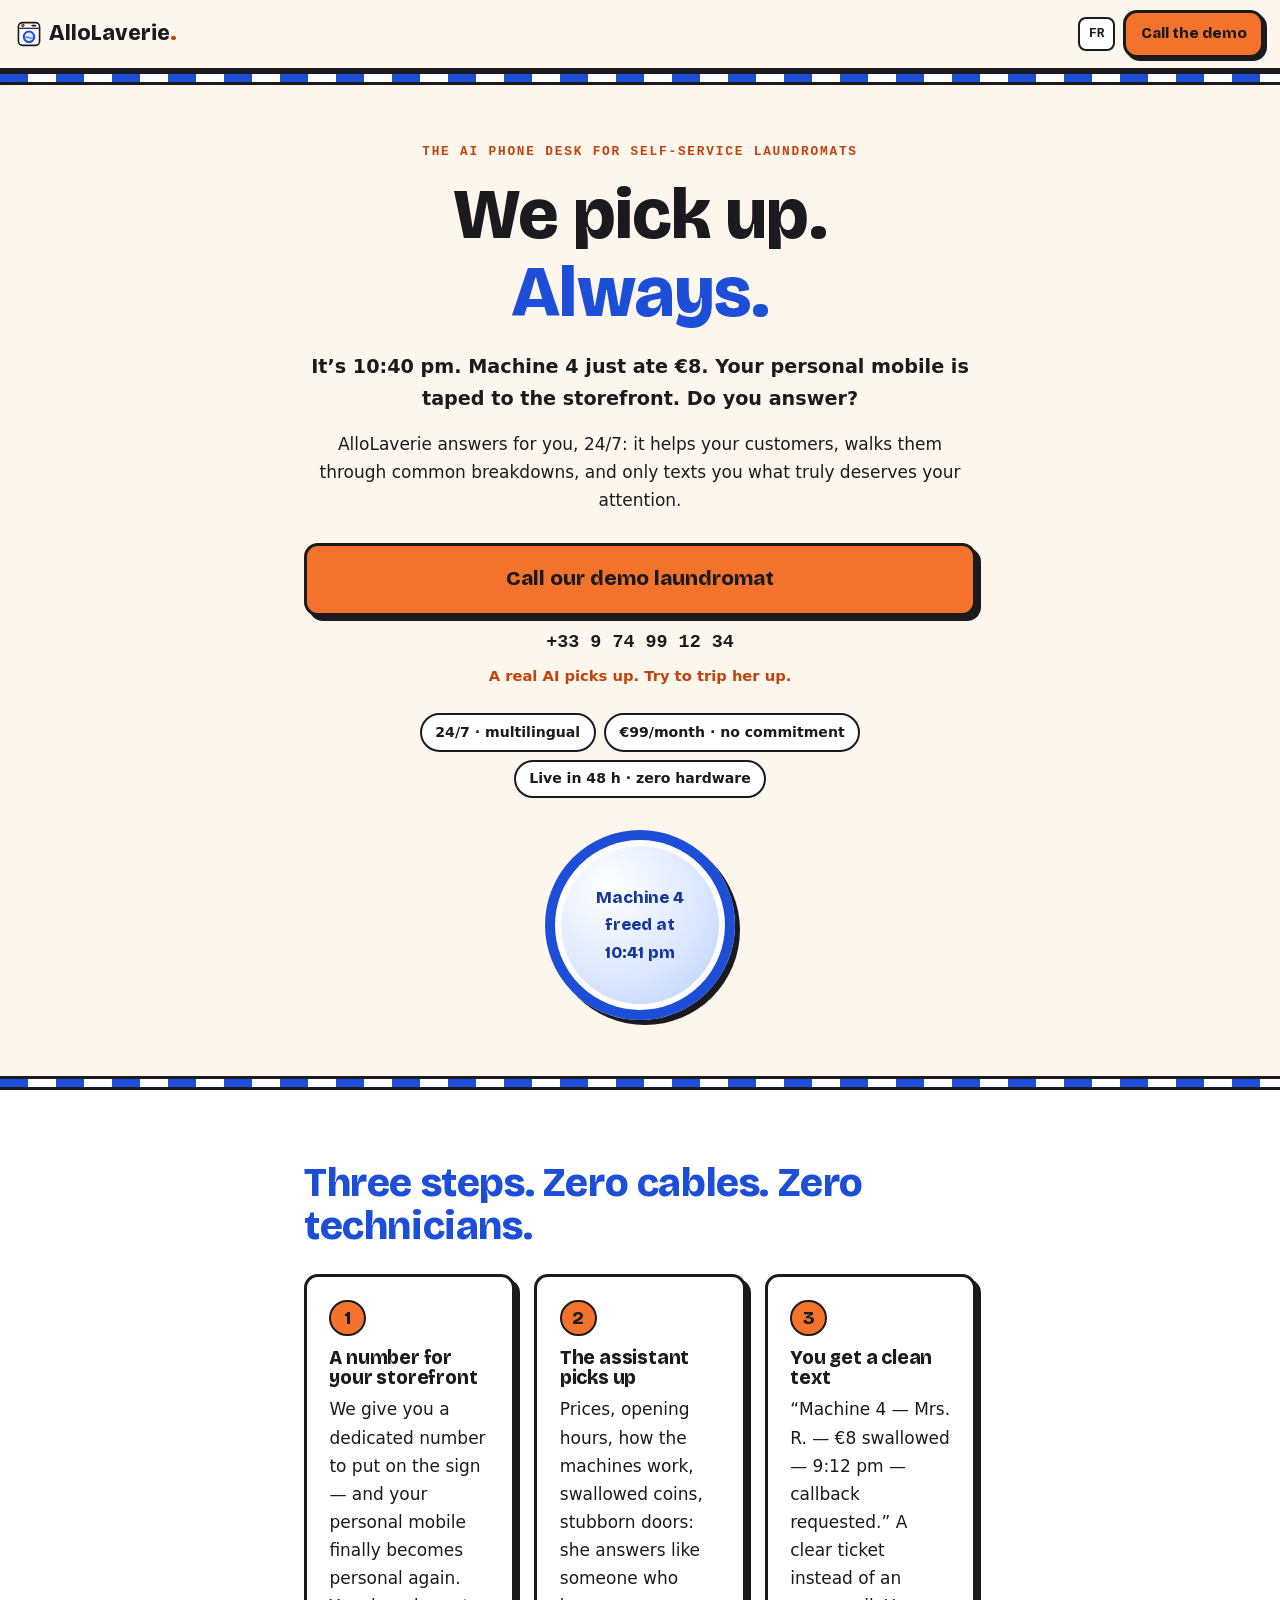
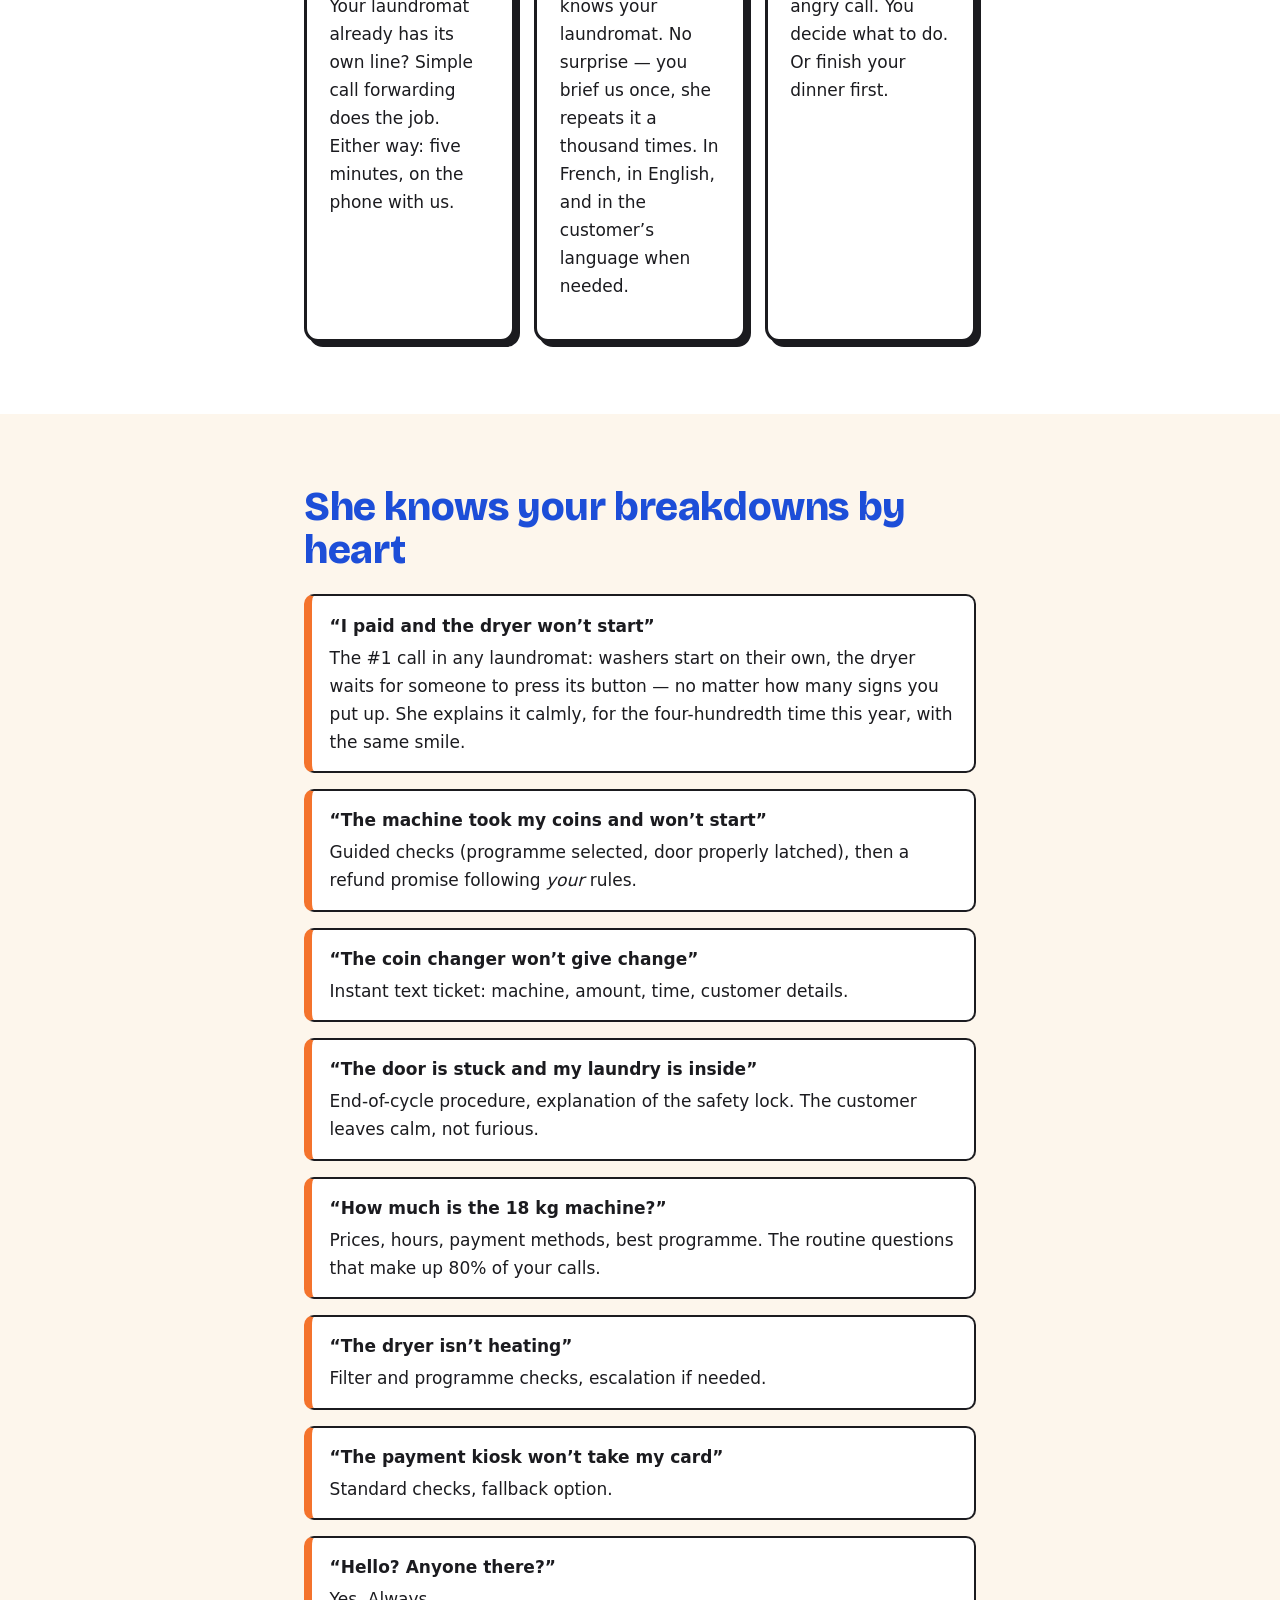
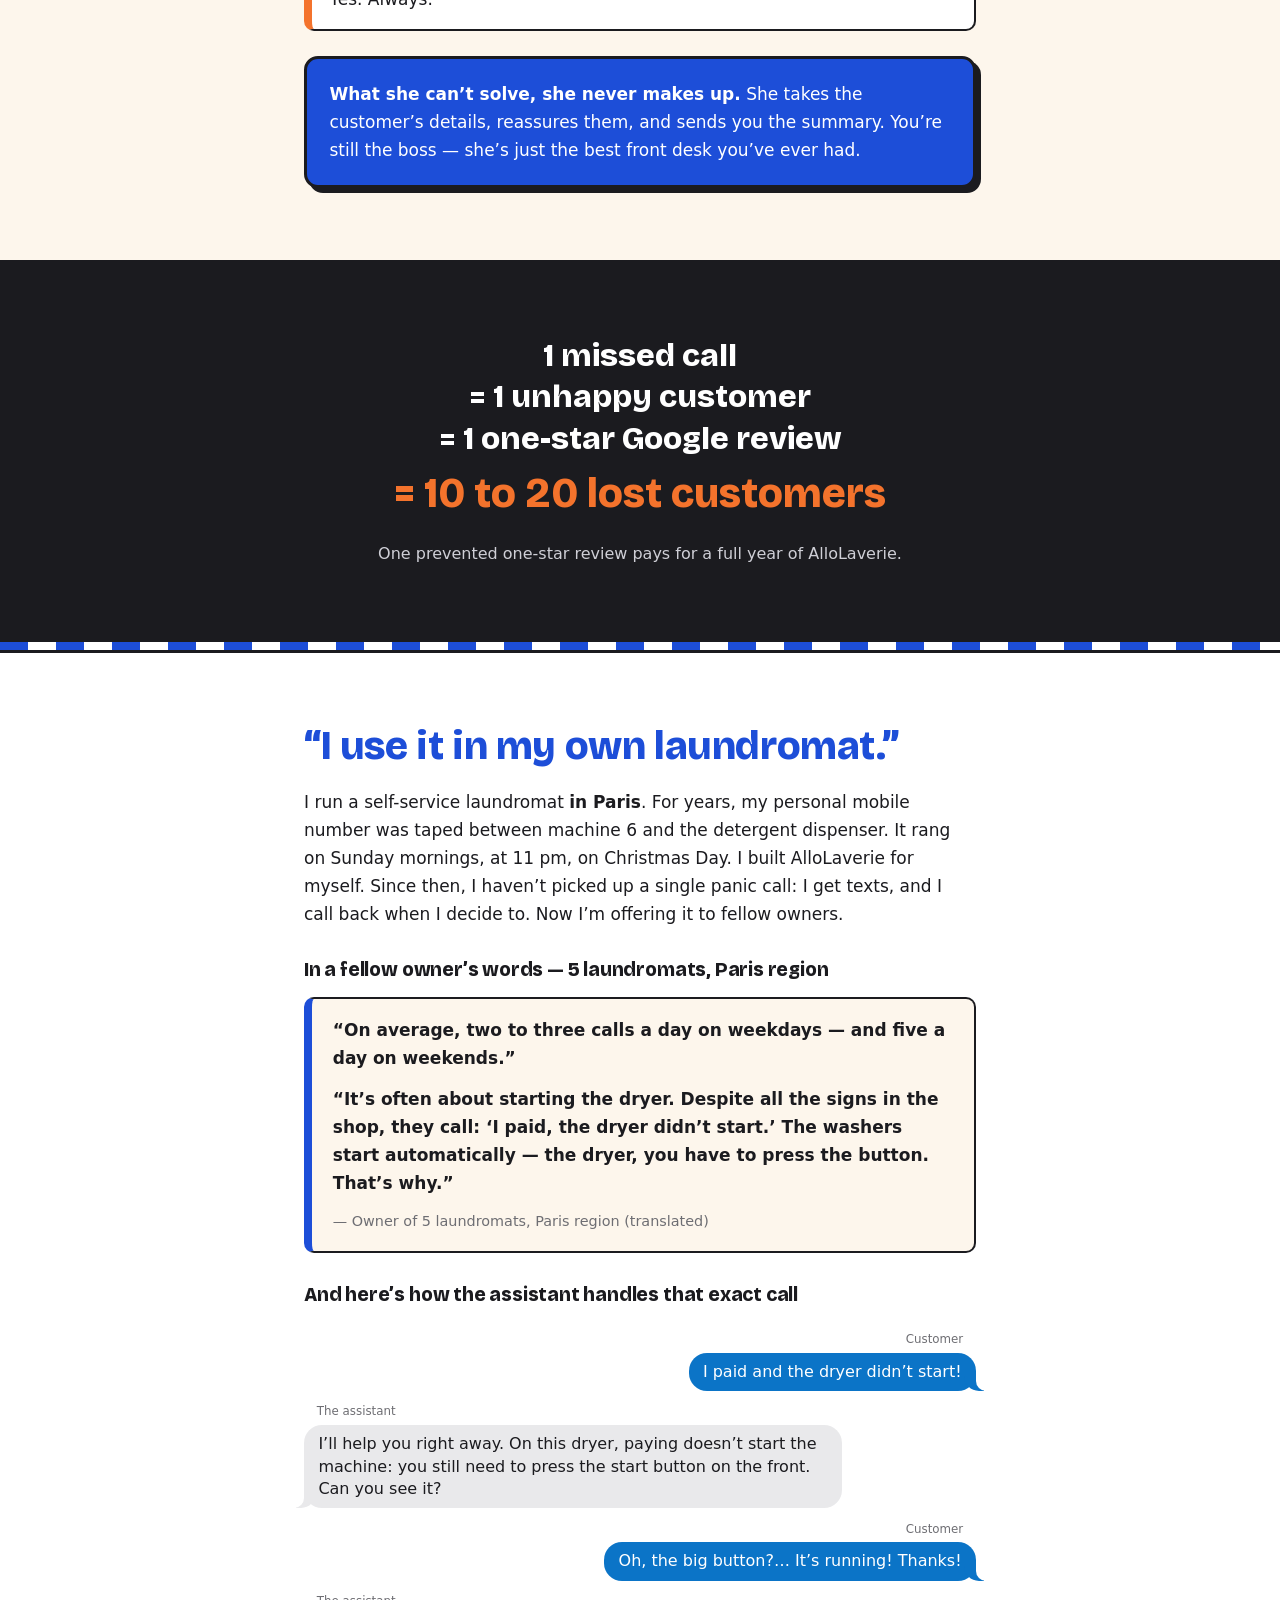
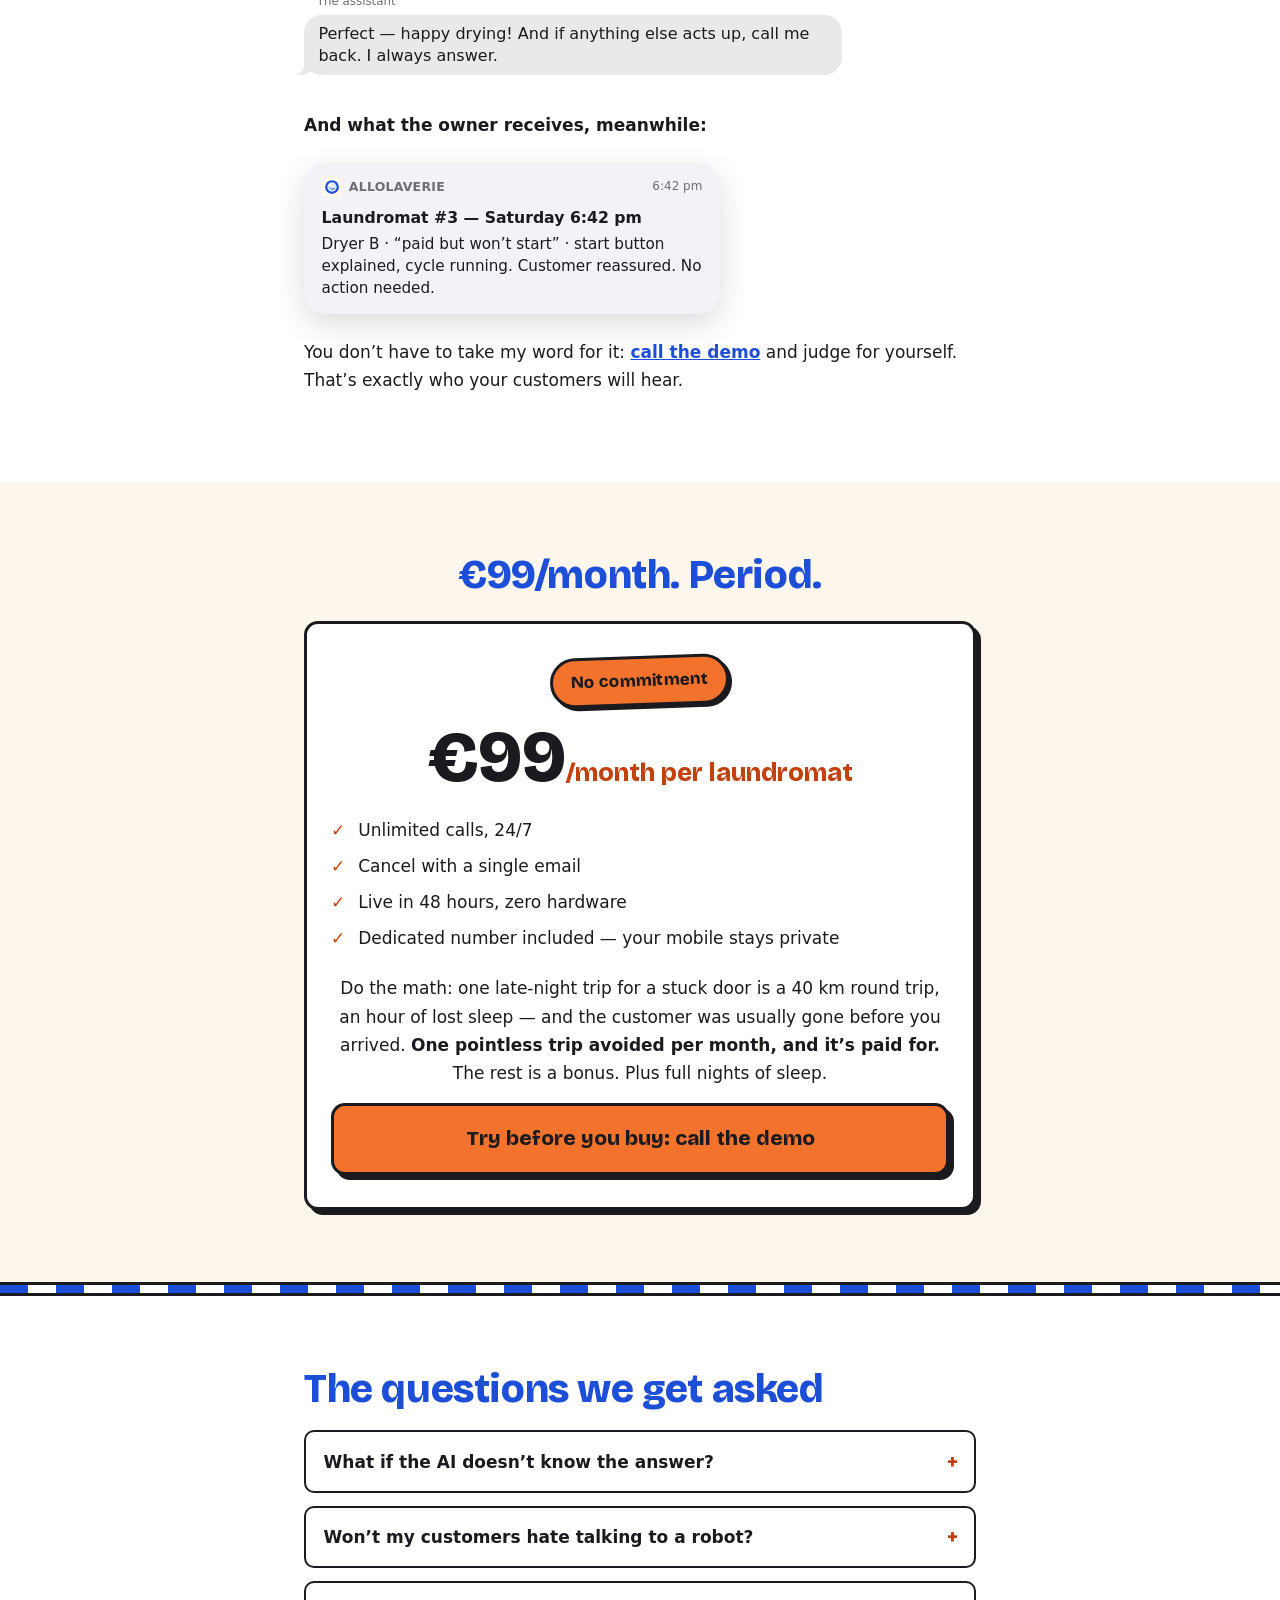
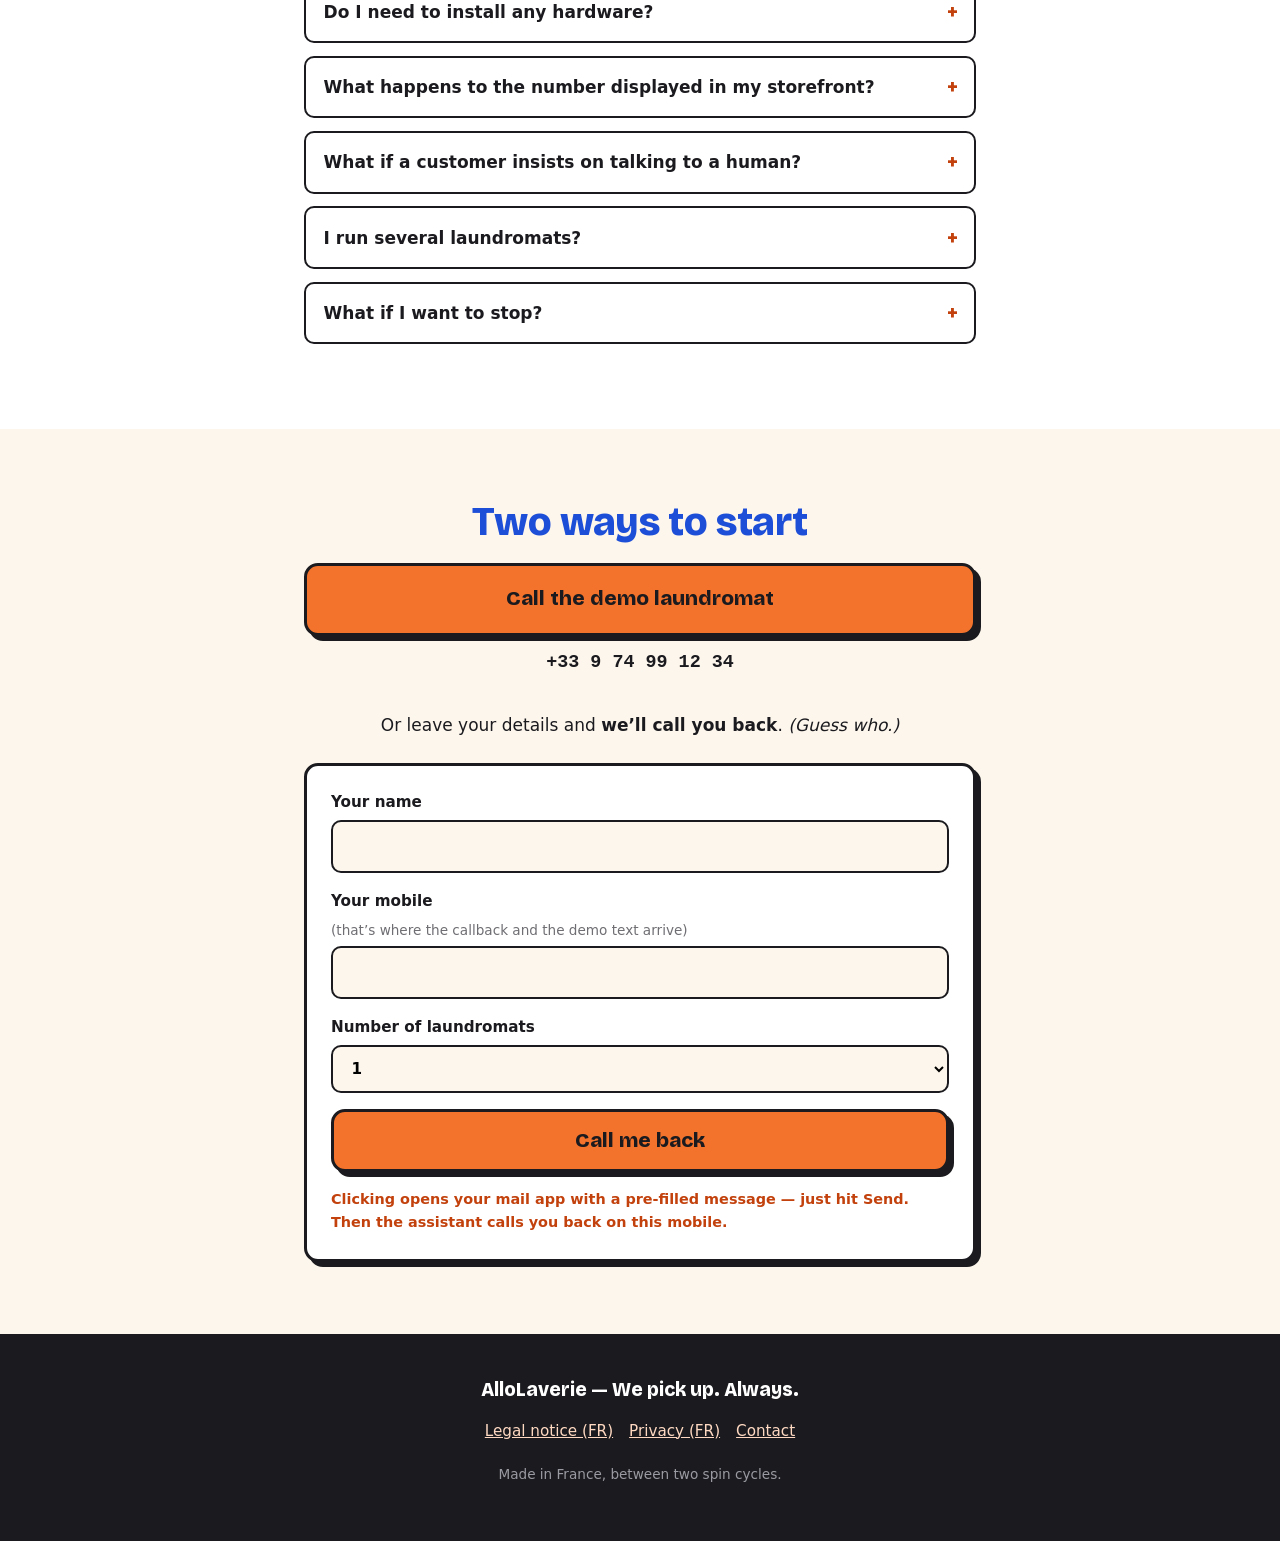
==== commit d26e638a: "feat: FAQ « et si le client veut un humain ? » (FR/EN + JSON-LD) Co-Authored-By: Claude Fable 5 <nor" ====
--- a/en/index.html
+++ b/en/index.html
@@ -67,6 +67,11 @@
           },
           {
             "@type": "Question",
+            "name": "What if a customer insists on talking to a human?",
+            "acceptedAnswer": { "@type": "Answer", "text": "The assistant doesn’t hold them hostage: she takes their name, number and issue, and texts the owner a summary. The owner calls back whenever they decide. Most customers, once helped, stop asking for one." }
+          },
+          {
+            "@type": "Question",
             "name": "I run several laundromats?",
             "acceptedAnswer": { "@type": "Answer", "text": "Each site gets its own configuration (prices, machines, opening hours) and every text tells you which laundromat is calling. €99 per month per laundromat; above three, get in touch." }
           },
@@ -295,6 +300,11 @@
         <details>
           <summary>What happens to the number displayed in my storefront?</summary>
           <p>If it’s your personal mobile — the case for most owners — we give you a dedicated number to display instead, and your phone finally becomes private again. If the laundromat has its own line, you forward it to us and nothing changes. Either way, the hardest part of the setup is changing the sign.</p>
+        </details>
+
+        <details>
+          <summary>What if a customer insists on talking to a human?</summary>
+          <p>She doesn’t hold them hostage: she takes their name, number and issue, and texts you the summary. You call back whoever you want, whenever you want. Most customers, once helped, stop asking for one.</p>
         </details>
 
         <details>
